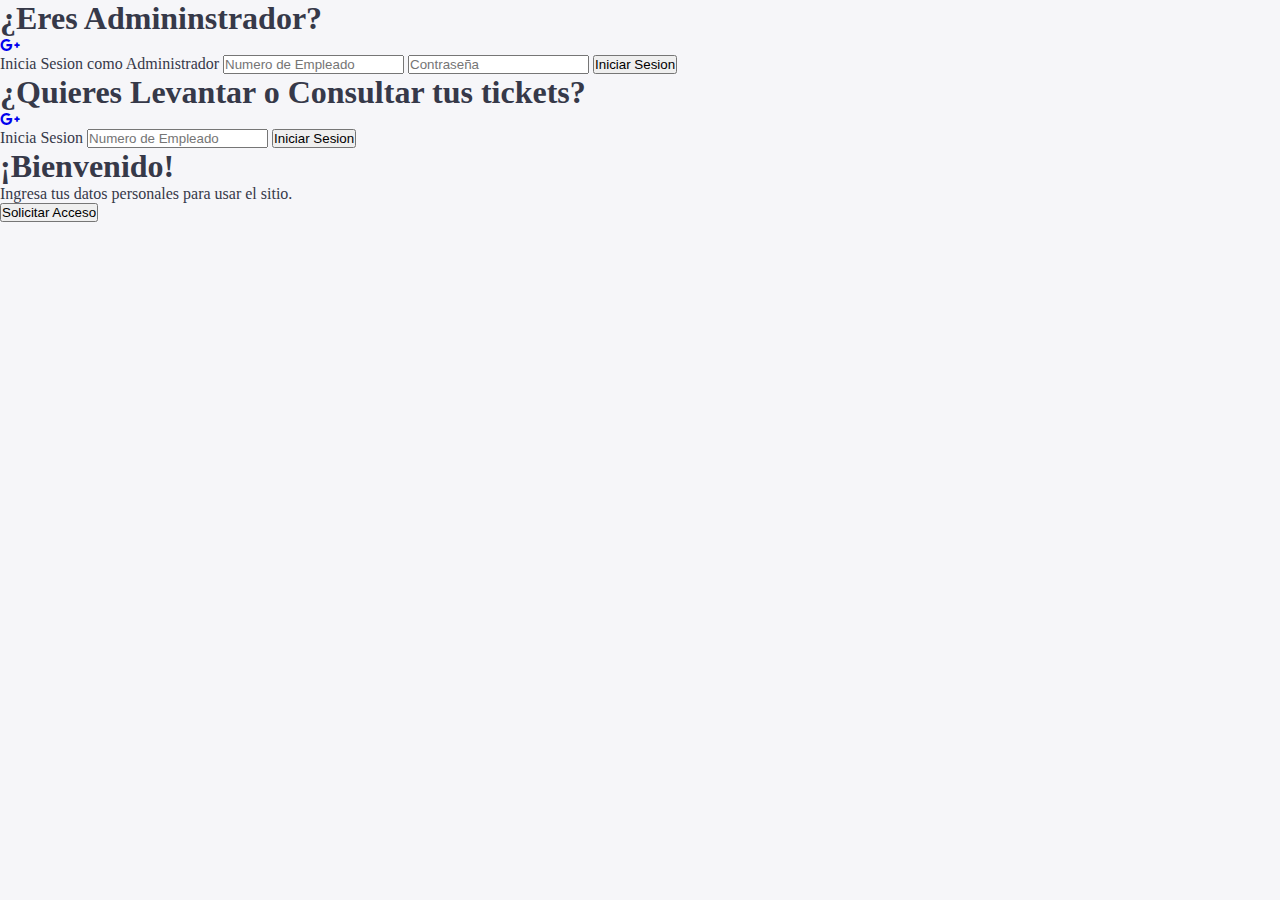
==== Login/index.html @ eaec442a "Add files via upload" ====
<!DOCTYPE html>
<html lang="esp">
<head>
    <meta charset="UTF-8">
    <meta name="viewport" content="width=device-width, initial-scale=1.0">
    <link rel="stylesheet" href="https://cdnjs.cloudflare.com/ajax/libs/font-awesome/6.4.2/css/all.min.css">
    <link rel="stylesheet" href="style.css">
    <title>Inicio Sesion | MAPIV</title>
</head>
<body>
    <div class="container" id="container"></div>
        <div class="form-container sign-up">
            <form>
                <h1>¿Eres Admininstrador?</h1>
                <div class="social-icons">
                    <a href="#" class = "icons">
                        <i class="fa-brands fa-google-plus-g"></i>
                    </a>
                </div>
                <span>Inicia Sesion como Administrador</span>
                <input type="Numero Empleado" placeholder="Numero de Empleado">
                <input type="Contraseña" placeholder="Contraseña">
                <button>Iniciar Sesion</button>
            </form>
            <h1>¿Quieres Levantar o Consultar tus tickets?</h1>
            <div class="social-icons">
                <a href="#" class = "icons">
                    <i class="fa-brands fa-google-plus-g"></i>
                </a>
            </div>
            <span>Inicia Sesion</span>
            <input type="Numero Empleado" placeholder="Numero de Empleado">
            <button>Iniciar Sesion</button>
        </div>
        <div class="toggle-container">
            <div class="toggle">
                <h1>¡Bienvenido!</h1>
                <p>Ingresa tus datos personales para usar el sitio.</p>
                <button class = "hidden" 
                    id = "login"> Solicitar Acceso</button>
            </div>
        </div>


    
    <script src="script.js"></script>
</body>
</html>
---- Login/style.css ----
@import url('https://fonts.googleapis.com/css2?family=Poppins:wght@300;400;500;600;700;800&display=swap');


:root{
    --color-primary: #148C82;
    --color-danger: #fa005a;
    --color-success: #148C82;
    --color-warning: #f0c85c;
    --color-white: #fff;
    --color-info-dark: #7d8da1;
    --color-dark: #363949;
    --color-light: rgba(132, 139, 200, 0.18);
    --color-dark-variant: #677483;
    --color-background: #f6f6f9;

    --card-border-radius: 1rem;
    --border-radius-1: 0.4rem;
    --border-radius-2: 1rem;

    --card-padding: 1.8rem;
    --padding-1: 1.2rem;

    --box-shadow: 0 2rem 3rem var(--color-light);
}

.dark-mode-variables{
    --color-background: #181a1e;
    --color-white: #202528;
    --color-dark: #edeffd;
    --color-dark-variant: #a3bdcc;
    --color-light: rgba(0, 0, 0, 0.4);
    --box-shadow: 0 2rem 3rem var(--color-light);
}


*{
    margin: 0;
    padding: 0;
    box-sizing: border-box;
    font-family: 'Montserrat' sand-serif;
}
body{
    color: var(--color-dark);
    background-color: var(--color-background);
}
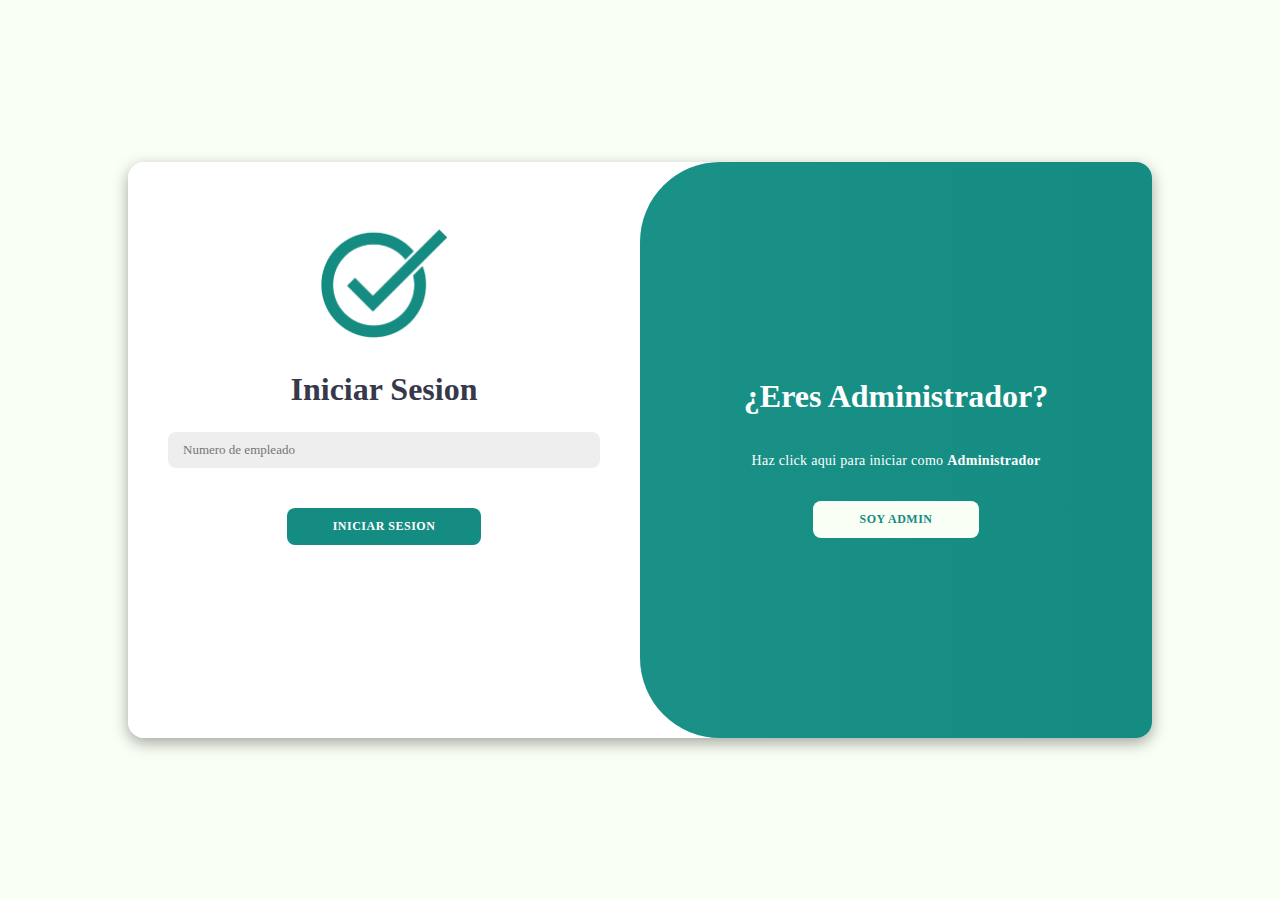
==== commit 48544015: "changed order" ====
--- a/Login/index.html
+++ b/Login/index.html
@@ -1,48 +1,51 @@
-<!DOCTYPE html>
-<html lang="esp">
-<head>
-    <meta charset="UTF-8">
-    <meta name="viewport" content="width=device-width, initial-scale=1.0">
-    <link rel="stylesheet" href="https://cdnjs.cloudflare.com/ajax/libs/font-awesome/6.4.2/css/all.min.css">
-    <link rel="stylesheet" href="style.css">
-    <title>Inicio Sesion | MAPIV</title>
-</head>
-<body>
-    <div class="container" id="container"></div>
-        <div class="form-container sign-up">
-            <form>
-                <h1>¿Eres Admininstrador?</h1>
-                <div class="social-icons">
-                    <a href="#" class = "icons">
-                        <i class="fa-brands fa-google-plus-g"></i>
-                    </a>
-                </div>
-                <span>Inicia Sesion como Administrador</span>
-                <input type="Numero Empleado" placeholder="Numero de Empleado">
-                <input type="Contraseña" placeholder="Contraseña">
-                <button>Iniciar Sesion</button>
-            </form>
-            <h1>¿Quieres Levantar o Consultar tus tickets?</h1>
-            <div class="social-icons">
-                <a href="#" class = "icons">
-                    <i class="fa-brands fa-google-plus-g"></i>
-                </a>
-            </div>
-            <span>Inicia Sesion</span>
-            <input type="Numero Empleado" placeholder="Numero de Empleado">
-            <button>Iniciar Sesion</button>
-        </div>
-        <div class="toggle-container">
-            <div class="toggle">
-                <h1>¡Bienvenido!</h1>
-                <p>Ingresa tus datos personales para usar el sitio.</p>
-                <button class = "hidden" 
-                    id = "login"> Solicitar Acceso</button>
-            </div>
-        </div>
-
-
-    
-    <script src="script.js"></script>
-</body>
+<!DOCTYPE html>
+<html lang="esp">
+
+<head>
+    <meta charset="UTF-8">
+    <meta name="viewport" content="width=device-width, initial-scale=1.0">
+    <link rel="stylesheet" href="https://cdnjs.cloudflare.com/ajax/libs/font-awesome/6.4.2/css/all.min.css">
+    <link rel="stylesheet" href="style.css">
+    <title>Iniciar Sesion | MAPIV</title>
+</head>
+
+<body>
+
+    <div class="container" id="container">
+        <div class="form-container admin-sign-in">
+            <form>
+                <img src="images/logo.png">
+                <h1><center>Administrador</center></h1>
+                <input maxlength="8" placeholder="Numero de Empleado"oninput=" this.value = this.value.replace(/[^0-9.]/g, '').replace(/(\..*)\./g, '$1');" />
+                <input type="password"  placeholder="Contraseña">
+                <button>Iniciar Sesion</button>
+            </form>
+        </div>
+        <div class="form-container sign-in">
+            <form>
+                <img src="images/logo.png">
+                <h1><center> Iniciar Sesion</center></h1>
+                <input maxlength="8" placeholder="Numero de empleado" oninput="this.value = this.value.replace(/[^0-9.]/g, '').replace(/(\..*)\./g, '$1');" />
+                <button>Iniciar Sesion</button>
+            </form>
+        </div>
+        <div class="toggle-container">
+            <div class="toggle">
+                <div class="toggle-panel toggle-left">
+                    <h1>¿No eres Administrador?</h1>
+                    <p>Haz click aqui para iniciar como Usuario</p>
+                    <button class="hidden" id="login">Soy Usuario</button>
+                </div>
+                <div class="toggle-panel toggle-right">
+                    <h1>¿Eres Administrador?</h1>
+                    <p>Haz click aqui para iniciar como <b>Administrador</b></p>
+                    <button class="hidden" id="register">Soy admin</button>
+                </div>
+            </div>
+        </div>
+    </div>
+
+    <script src="script.js"></script>
+</body>
+
 </html>--- a/Login/style.css
+++ b/Login/style.css
@@ -1,45 +1,269 @@
-@import url('https://fonts.googleapis.com/css2?family=Poppins:wght@300;400;500;600;700;800&display=swap');
-
-
-:root{
-    --color-primary: #148C82;
-    --color-danger: #fa005a;
-    --color-success: #148C82;
-    --color-warning: #f0c85c;
-    --color-white: #fff;
-    --color-info-dark: #7d8da1;
-    --color-dark: #363949;
-    --color-light: rgba(132, 139, 200, 0.18);
-    --color-dark-variant: #677483;
-    --color-background: #f6f6f9;
-
-    --card-border-radius: 1rem;
-    --border-radius-1: 0.4rem;
-    --border-radius-2: 1rem;
-
-    --card-padding: 1.8rem;
-    --padding-1: 1.2rem;
-
-    --box-shadow: 0 2rem 3rem var(--color-light);
-}
-
-.dark-mode-variables{
-    --color-background: #181a1e;
-    --color-white: #202528;
-    --color-dark: #edeffd;
-    --color-dark-variant: #a3bdcc;
-    --color-light: rgba(0, 0, 0, 0.4);
-    --box-shadow: 0 2rem 3rem var(--color-light);
-}
-
-
-*{
-    margin: 0;
-    padding: 0;
-    box-sizing: border-box;
-    font-family: 'Montserrat' sand-serif;
-}
-body{
-    color: var(--color-dark);
-    background-color: var(--color-background);
-}+/*@import url('MAPIV - Mesa de Ayuda/Fonts/Roboto/Roboto-Regular.ttf');*/
+
+@font-face {
+    font-family: "Roboto-Regular";
+    src: url("/Fonts/Roboto-webkit/roboto-regular-webfont.woff2")  format("woff2");
+  }
+
+:root{
+    --color-primary: #148C82;
+    --color-danger: #fa005a;
+    --color-success: #1e968c;
+    --color-warning: #f0c85c;
+    --color-white: #fff;
+    --color-info-dark: #7d8da1;
+    --color-dark: #363949;
+    --color-light: rgba(132, 139, 200, 0.18);
+    --color-dark-variant: rgb(103, 116, 131);
+    --color-background: rgb(246, 246, 249);
+    --color-background-2: rgb(250, 255, 245) ;
+
+    --card-border-radius: 1rem;
+    --border-radius-1: 0.4rem;
+    --border-radius-2: 1rem;
+
+    --card-padding: 1.8rem;
+    --padding-1: 1.2rem;
+
+    --box-shadow: 0 2rem 3rem var(--color-light);
+}
+
+.dark-mode-variables{
+    --color-background: #181a1e;
+    --color-white: #202528;
+    --color-dark: #edeffd;
+    --color-dark-variant: #a3bdcc;
+    --color-light: rgba(0, 0, 0, 0.4);
+    --box-shadow: 0 2rem 3rem var(--color-light);
+}
+    
+
+*{
+    margin: 0;
+    padding: 0;
+    box-sizing: border-box;
+    font-family: 'Roboto-Regular';
+}
+body{
+    color: var(--color-dark);
+    background-color: var(--color-background-2);
+    display: flex;
+    align-items: center;
+    justify-content: center;
+    flex-direction: column;
+    height: 100vh;
+
+}
+
+
+.container{
+    background-color: #fff;
+    display: flex;
+    border-radius: var(--border-radius-2);
+    box-shadow: 0 5px 15px rgba(0, 0, 0, 0.35);
+    position: relative;
+    overflow: hidden;
+    width: 64em;
+    max-width: 100%;
+    min-height: 36em;
+
+}
+.container img{
+    width: 8rem;
+    height: 8rem;
+    margin-bottom: 1rem;
+}
+
+.container form{
+    position: static;
+    margin: 0 auto;
+    display: grid;
+    place-items: center;
+    margin-bottom: 8rem;
+}
+
+.container h1 {
+    place-items: center;
+    margin-top: 1rem;
+    margin-bottom: 1rem;
+}
+.container .sign-in button {
+    margin-top: 2rem;
+    margin-bottom: 9rem;
+}
+
+.container p{
+    font-size: 14px;
+    line-height: 20px;
+    letter-spacing: 0.3px;
+    margin: 20px 0;
+
+}
+
+.container span{
+    font-size: 12px;
+}
+
+.container a{
+    color: #333;
+    font-size: 13px;
+    text-decoration: none;
+    margin: 15px 0 10px;
+}
+
+.container button{
+    background-color: var(--color-primary);
+    color: #fff;
+    font-size: 12px;
+    padding: 10px 45px;
+    border: 1px solid transparent;
+    border-radius: 8px;
+    font-weight: 600;
+    letter-spacing: 0.5px;
+    text-transform: uppercase;
+    margin-top: 10px;
+    cursor: pointer;
+
+}
+
+.container button.hidden{
+    background-color: var(--color-background-2);
+    color: var(--color-primary);
+
+}
+
+.container form{
+    background-color: #fff;
+    display: flex;
+    align-items: center;
+    justify-content: center;
+    flex-direction: column;
+    padding: 0 40px;
+    height: 100%;
+
+}
+
+.container input{
+    background-color: rgb(238, 238, 238);
+    border: none;
+    margin: 8px 0;
+    padding: 10px 15px;
+    font-size: 13px;
+    border-radius: 8px;
+    width: 100%;
+    outline: none;
+
+
+}
+
+.form-container{
+    position: absolute;
+    top: 0;
+    height: 100%;
+    transition: all 0.6s ease-in-out;
+
+}
+
+.sign-in{
+    left: 0;
+    width: 50%;
+    z-index: 2;
+}
+
+.container.active .sign-in{
+    transform: translateX(100%);
+
+}
+
+.admin-sign-in{
+    left: 0;
+    width: 50%;
+    opacity: 0;
+    z-index: 1;
+    
+}
+
+.container.active .admin-sign-in{
+    transform: translateX(100%);
+    opacity: 1;
+    z-index: 5;
+    animation: move 0.6s;
+}
+
+@keyframes move{
+    0%, 50%{
+        opacity: 0;
+        z-index: 1;
+    }
+    50%, 100%{
+        opacity: 1;
+        z-index: 5;
+    }
+}
+
+.toggle-container{
+    position: absolute;
+    top: 0;
+    left: 50%;
+    width: 50%;
+    height: 100%;
+    overflow: hidden;
+    transition: all 0.6s ease-in-out;
+    border-radius: 5rem 0 0 5rem;
+    z-index: 1000;
+    
+}
+
+.container.active .toggle-container{
+    transform: translateX(-100%);
+    border-radius: 0 5rem 5rem 0;
+}
+
+.toggle{
+    background-color: var(--color-primary);
+    height: 100%;
+    background: linear-gradient(to right, var(--color-success), var(--color-primary));
+    color: #fff;
+    position: relative;
+    left: -100%;
+    height: 100%;
+    width: 200%;
+    transform: translateX(0);
+    transition: all 0.6s ease-in-out;
+}
+
+.container.active .toggle{
+    transform: translateX(50%);
+}
+
+.toggle-panel{
+    position: absolute;
+    width: 50%;
+    height: 100%;
+    display: flex;
+    align-items: center;
+    justify-content: center;
+    flex-direction: column;
+    padding: 0 30px;
+    text-align: center;
+    top: 0;
+    transform: translateX(0);
+    transition: all 0.6s ease-in-out;
+}
+
+.toggle-left{
+    transform: translateX(-200%);
+}
+
+.container.active .toggle-left{
+    transform: translateX(0);
+}
+
+.toggle-right{
+    right: 0;
+    transform: translateX(0);
+}
+
+.container.active .toggle-right{
+    transform: translateX(200%);
+}
